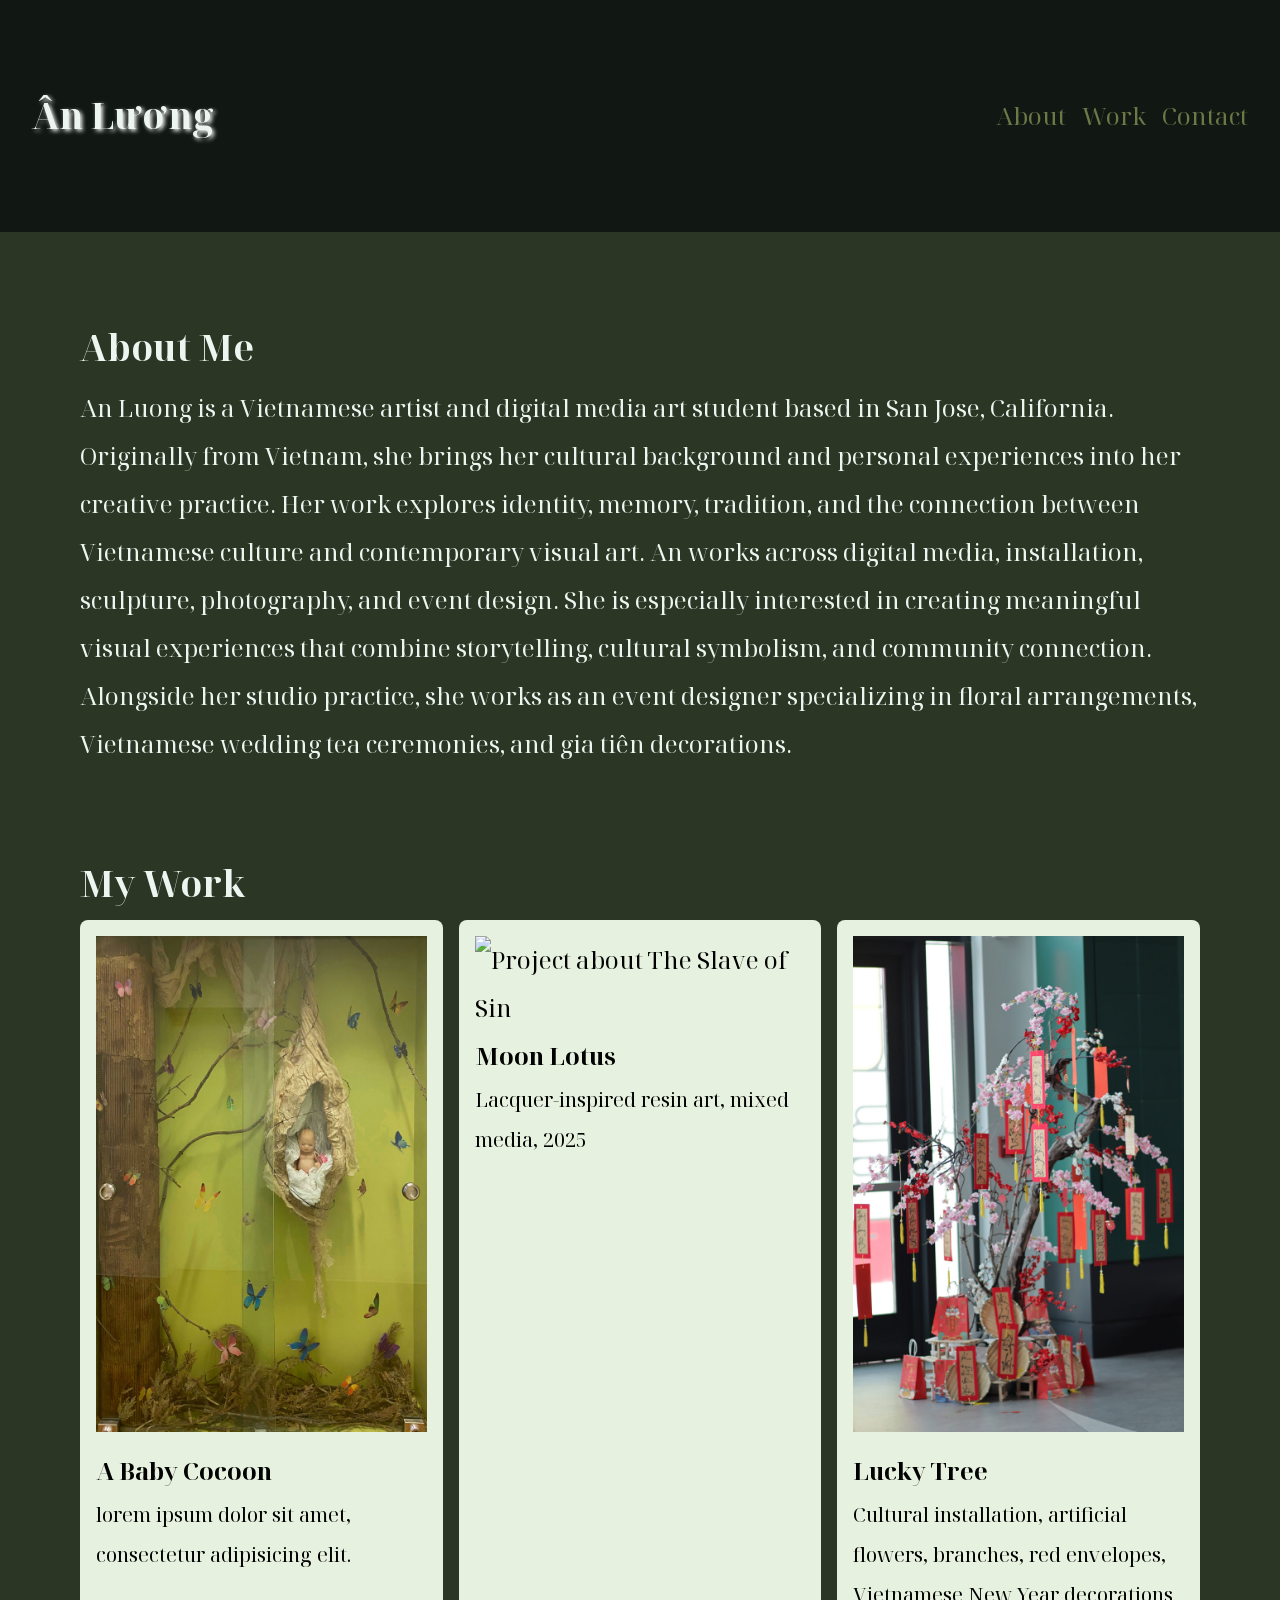
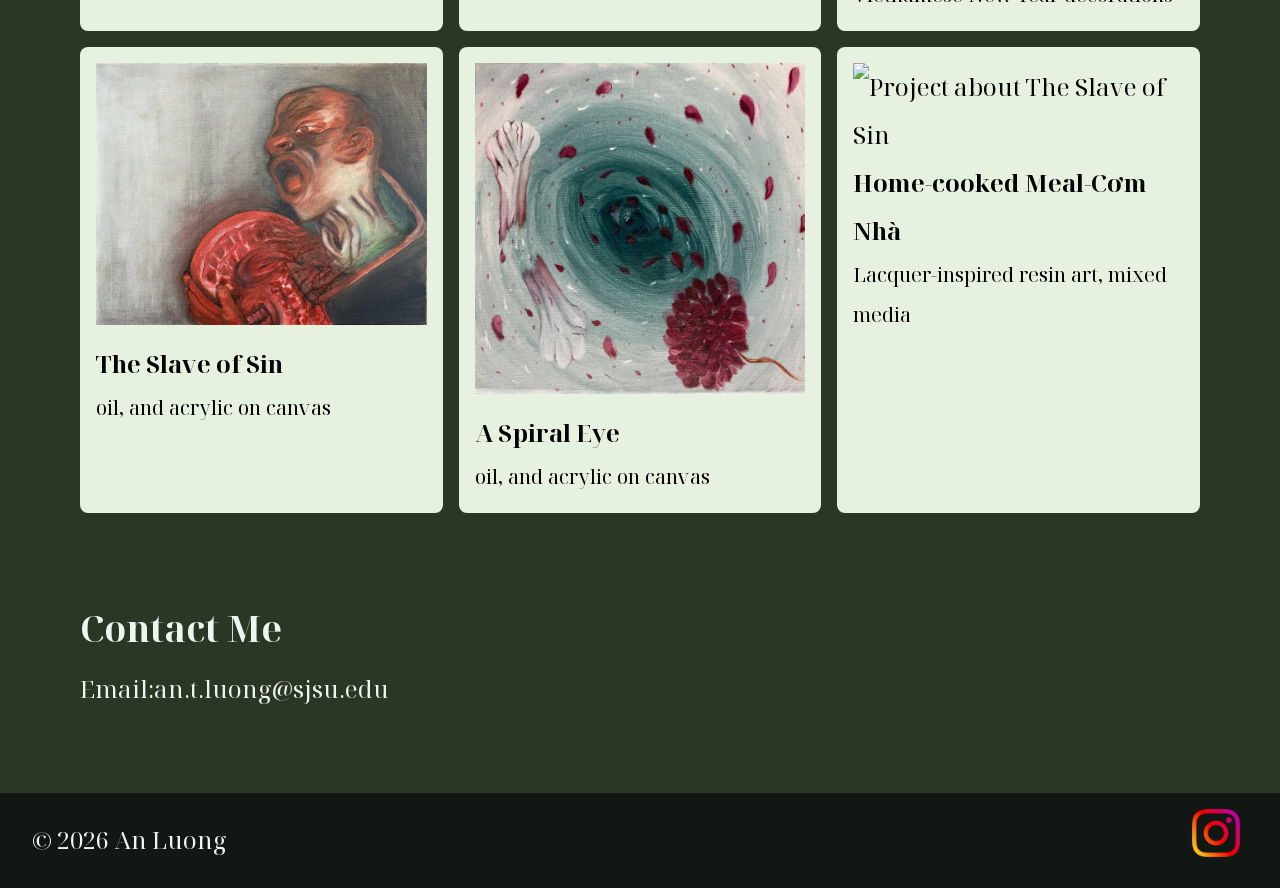
==== index.html @ af7c443e "index" ====
<!DOCTYPE html>
<html lang="en">

<head>
    <meta charset="UTF-8">
    <meta name="viewport" content="width=device-width, initial-scale=1.0">
    <title>An's Portfolio</title>
    <link rel="preconnect" href="https://fonts.googleapis.com">
    <link rel="preconnect" href="https://fonts.gstatic.com" crossorigin>
    <link
        href="https://fonts.googleapis.com/css2?family=Noto+Serif+Display:ital,wght@0,100..900;1,100..900&family=Pinyon+Script&display=swap"
        rel="stylesheet">
    <link rel="stylesheet" href="css/style.css">
</head>

<body>

    <header>
           
        <nav class="navbar">

            <div class="nav-brand">
                <h1>Ân Lương</h1>
            </div>

            <div class="nav">
                <button class="hambuger">☲</button>

                <ul class="nav-menu">
                    <li><a href="#about-section">About</a></li>
                    <li><a href="#portfolio-section">Work</a></li>
                    <li><a href="#contact-section">Contact</a></li>
                </ul>
            </div>  
        </nav>
     
    </header>

    <main>
        <section class="about-section" id="about-section">
            <div class="about-content">
                <h2> <span class="accent-1"></span>About Me</h2>
                <p>An Luong is a Vietnamese artist and digital media art student based in San Jose, California. Originally from Vietnam, she brings her cultural background and personal experiences into her creative practice. Her work explores identity, memory, tradition, and the connection between Vietnamese culture and contemporary visual art.

                An works across digital media, installation, sculpture, photography, and event design. She is especially interested in creating meaningful visual experiences that combine storytelling, cultural symbolism, and community connection. Alongside her studio practice, she works as an event designer specializing in floral arrangements, Vietnamese wedding tea ceremonies, and gia tiên decorations.</p>
            </div>
        </section>
        

        <section class="portfolio-section" id="portfolio-section">

            <div class="portfolio-content">


                <h2>My Work</h2>
            <div class="flex-container-grid">    

                
                <div class="portfolio-item flex-item-grid">

                    <img src="images/baby1.jpg" alt="Project about Cocoon">

                    <h3>A Baby Cocoon</h3>
                    <p> lorem ipsum dolor sit amet, consectetur adipisicing elit.</p>

                </div>

                <div class="portfolio-item flex-item-grid">

                    <img src="images/lotus.jpg" alt="Project about The Slave of Sin">

                    <h3>Moon Lotus</h3>
            
                    <p> Lacquer-inspired resin art, mixed media, 2025</p>

                </div> 

                

                <div class="portfolio-item flex-item-grid">
                    <img src="images/tree.jpg" alt="Project about My Design a Tree">
                    <h3>Lucky Tree</h3>
                    <p>Cultural installation, artificial flowers, branches, red envelopes, Vietnamese New Year decorations</p>

                </div>
                     
                <div class="portfolio-item flex-item-grid">

                    <img src="images/painting.jpg" alt="Project about The Slave of Sin">

                    <h3>The Slave of Sin</h3>
            
                    <p> oil, and acrylic on canvas</p>

                </div>

                <div class="portfolio-item flex-item-grid">
                    <img src="images/eye.jpg" alt="Project about My Painting">
                    <h3>A Spiral Eye</h3>
                    <p>oil, and acrylic on canvas </p>

                </div>

                <div class="portfolio-item flex-item-grid">

                    <img src="images/homemeal.jpg" alt="Project about The Slave of Sin">

                    <h3>Home-cooked Meal-Cơm Nhà</h3>
            
                    <p> Lacquer-inspired resin art, mixed media</p>

                </div>

                


                


        </section>


        <section class="contact-section" id="contact-section">
            <div class="contact-content">
                <h2>Contact Me</h2>
                <p>Email:an.t.luong@sjsu.edu</p>
            </div>
        </section>

    </main>
    <footer class="flex-container">
        <p>&copy; 2026 An Luong</p>
        <div class="social-links">
            <a href="https://www.instagram.com/ann.sisu/"><img src="images/icon-logo-instagram.png" alt=""></a>
            
        </div>
    </footer>
</body>

</html>
---- css/style.css ----
/* color palette 

.poiret-one-regular {
  font-family: "Poiret One", sans-serif;
  font-weight: 400;
  font-style: normal;
}*/


:root {
    --bg-color-1: #111813;
    --bg-color-2: #2c3625;
    --font: #ecf5ef;
    --accent-1: #6d7847;
    --accent-2: #a8ae7a;
    --accent-3: #e7f1df;
    --dark: #010201;
}







/* css resets */

/* Change box-sizing default to border-box */
*,
*::before,
*::after {
  box-sizing: border-box;
}




* {
    margin: 0;
    padding: 0;
}

img{
    max-width: 100%;
    height: auto;
}

/* respect user font size preferences  */

html {
    font-size: 100%;
}



/* General css */

body {
    background-color: var(--bg-color-2);
    color: var(--font);
    font-size: 1.5rem;
    line-height: 2;
    font-family: "Noto Serif Display", serif;
}

header {
    padding: 5rem 2rem;
    background-color: var(--bg-color-1);
}

header h1 { 
text-shadow: 1.5px 1.5px 4px white;
}

   nav a {text-decoration: none;
color: var(--accent-1);
/* margin: 0 1rem;
transition: all .5s ease; */
}

nav a:hover {
    color: var(--accent-2);
}
.navbar {
    display: flex;
    justify-content: space-between;
    align-items: center;
  
}

.hambuger {
    display: none;
    /* background-color: none;
    border: none; */
    /* color: var(--font); */
    font-size: 1rem;
}

.nav-menu{
    list-style: none;
    display:flex;
    gap: 1rem;

}

@media (max-width: 750px){
    .hambuger {
        display: block;
    }

    .nav-menu {
        display: none;
    }
    header {
    padding: 1.5rem 2rem;
}

}

main {margin: 0;}
@media (max-width: 1146px){

main {margin: 2rem;} }

@media (max-width: 750px) {main {margin: 1rem;} }

.about-content,
.portfolio-content,
.contact-content {
    max-width: 70rem;
    margin: 5rem auto;
}

.about-content, .portfolio-content h2, .contact-content h2 {margin: 2rem 2;}

.portfolio-item { padding: 1rem;
    background-color: var(--accent-3);
    color: var(--dark);
    border-radius: .5rem;

}

.portfolio-item p {
    font-size: 1.25rem;
}

.portfolio-item h3 {
    font-size: 1.5rem;
}

.portfolio-item {border-radius: .5rem; }

footer {
    padding: 1rem 2rem;
    background-color: var(--bg-color-1);
}

footer img{
    display: inline;
    max-width: 3rem;
    margin: 0 .5rem;
}

/* ~~~~~~~~~~~~~~~~~~~~~ flex styling ~~~~~~~~~~~~~~~~~~~~~~~~ */

.flex-container {
    display: flex;
    justify-content: space-between;
    align-items: center;
}

.flex-container-grid {
    display: flex;
    flex-wrap: wrap;
    gap: 1rem;
    justify-content: center;
    align-items: stretch;

}

.flex-item-grid {
    flex: 1 0 17rem;

}
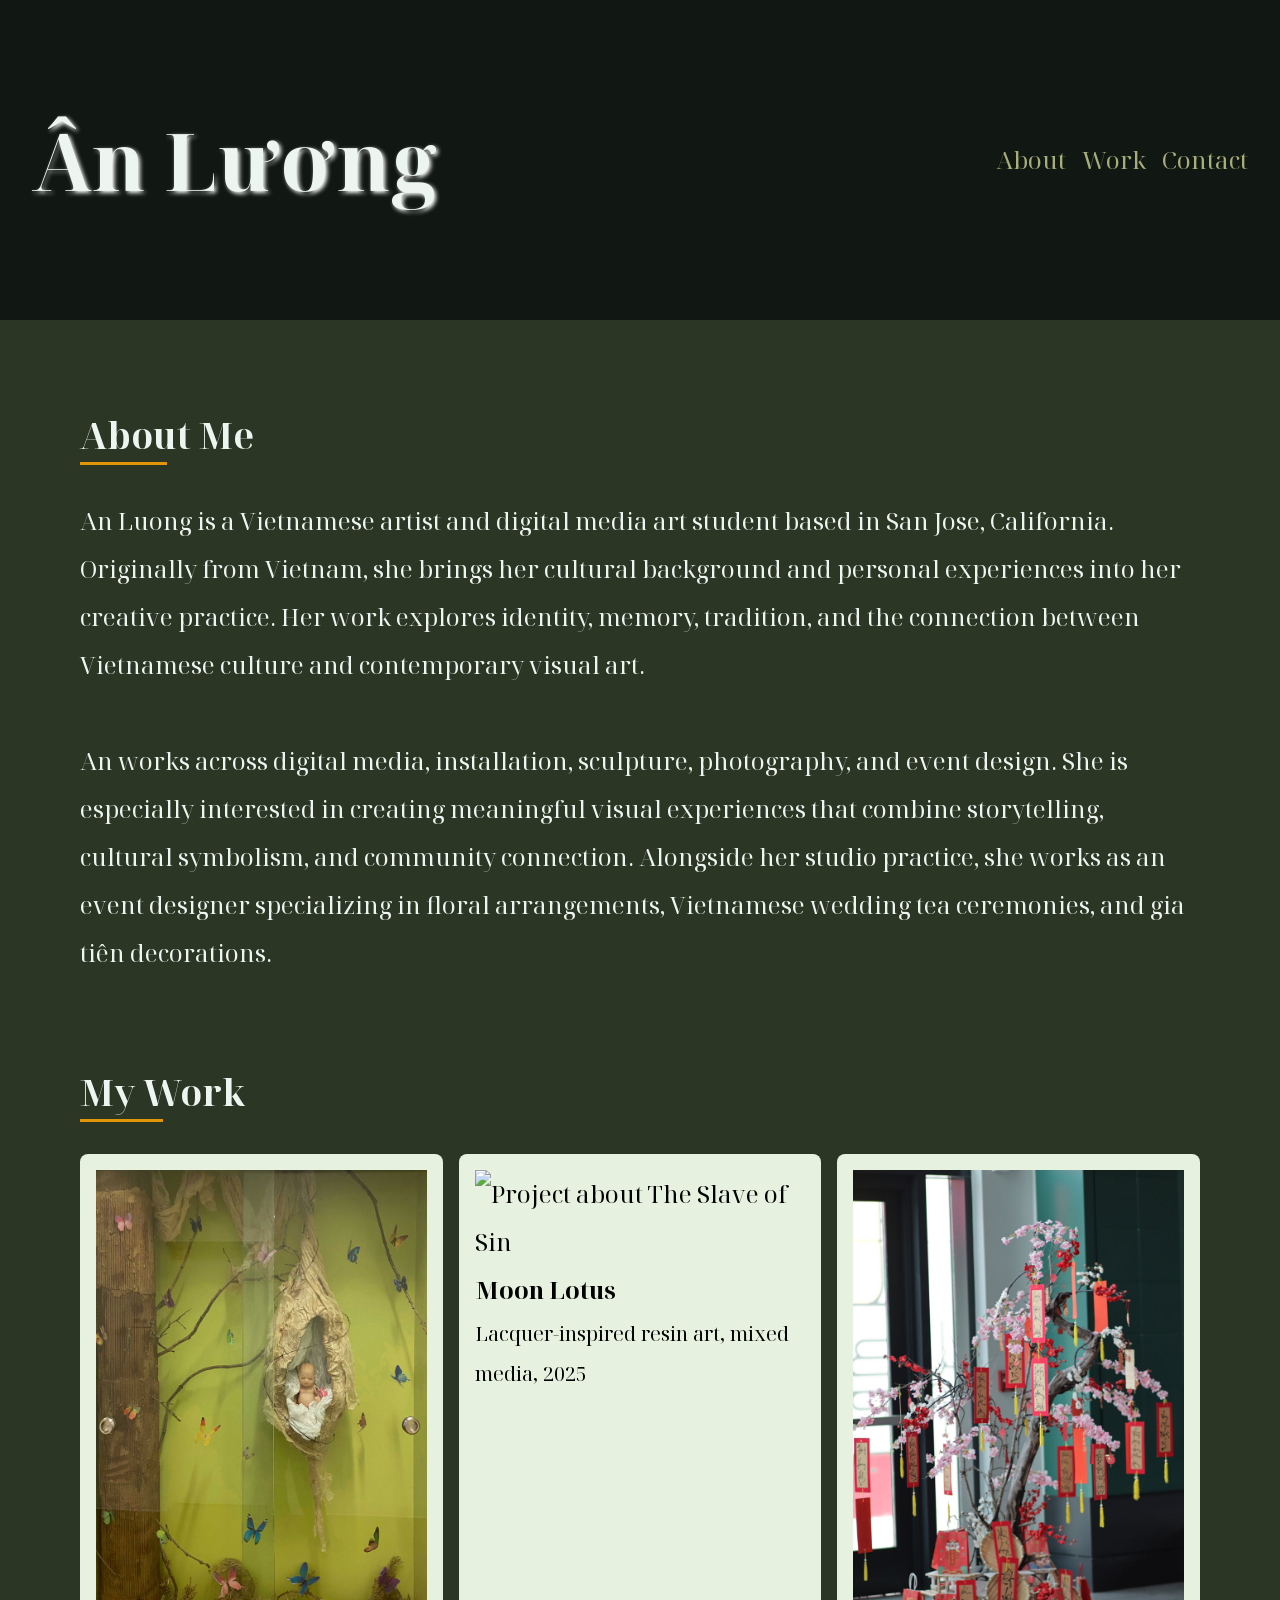
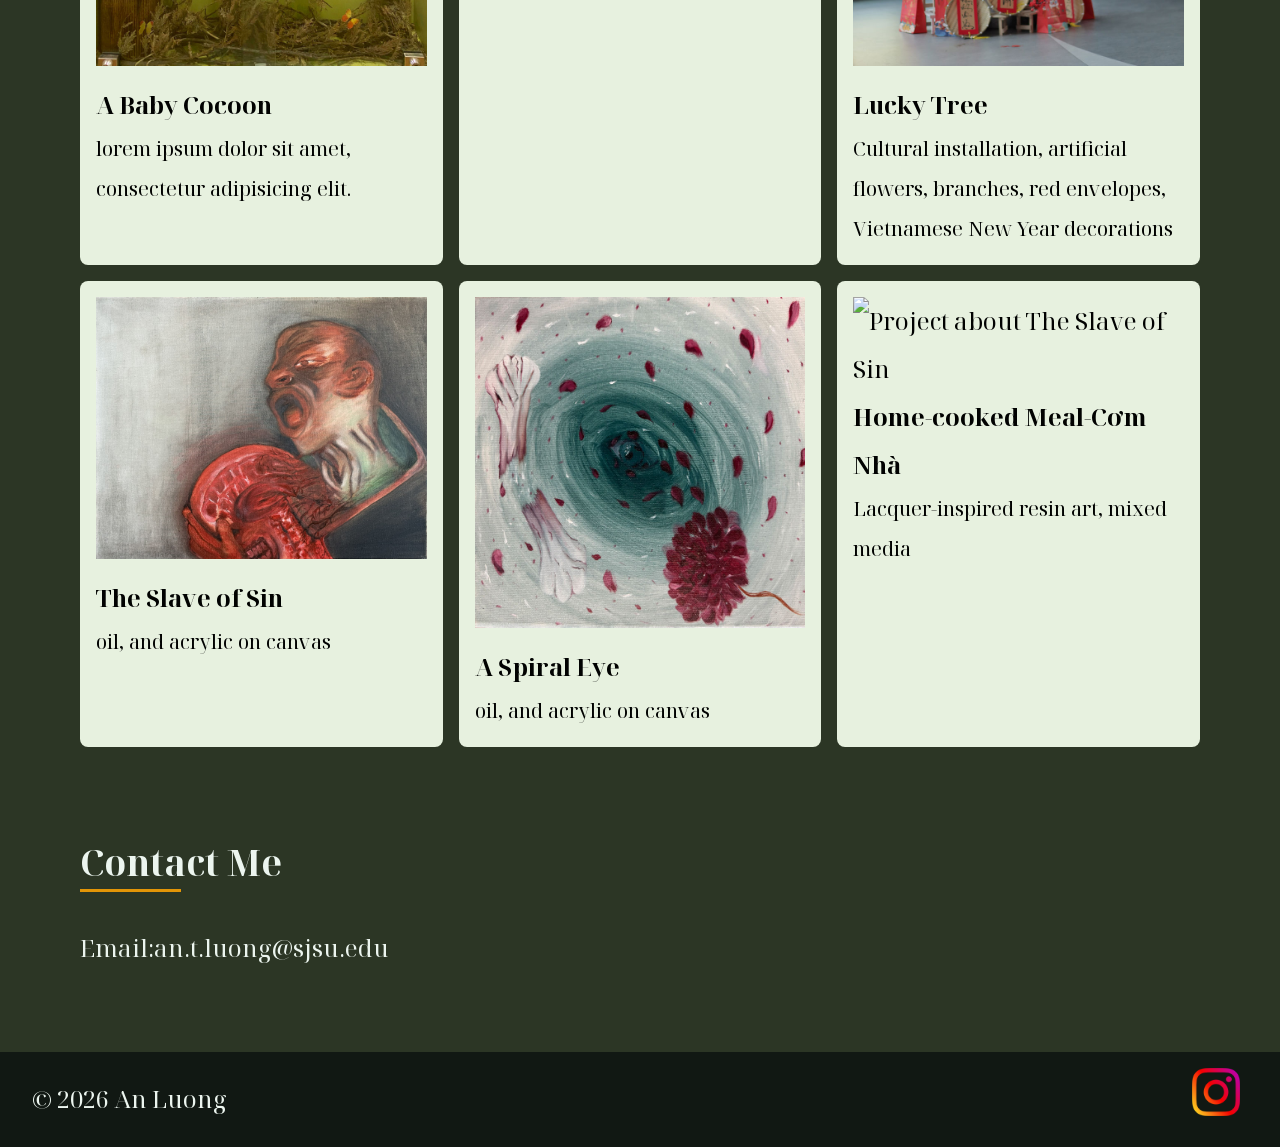
==== commit f1c4599e: "UPDATE" ====
--- a/index.html
+++ b/index.html
@@ -16,7 +16,7 @@
 <body>
 
     <header>
-           
+
         <nav class="navbar">
 
             <div class="nav-brand">
@@ -31,21 +31,29 @@
                     <li><a href="#portfolio-section">Work</a></li>
                     <li><a href="#contact-section">Contact</a></li>
                 </ul>
-            </div>  
+            </div>
         </nav>
-     
+
     </header>
 
     <main>
         <section class="about-section" id="about-section">
             <div class="about-content">
                 <h2> <span class="accent-1"></span>About Me</h2>
-                <p>An Luong is a Vietnamese artist and digital media art student based in San Jose, California. Originally from Vietnam, she brings her cultural background and personal experiences into her creative practice. Her work explores identity, memory, tradition, and the connection between Vietnamese culture and contemporary visual art.
 
-                An works across digital media, installation, sculpture, photography, and event design. She is especially interested in creating meaningful visual experiences that combine storytelling, cultural symbolism, and community connection. Alongside her studio practice, she works as an event designer specializing in floral arrangements, Vietnamese wedding tea ceremonies, and gia tiên decorations.</p>
+                <p>An Luong is a Vietnamese artist and digital media art student based in San Jose, California.
+                    Originally from Vietnam, she brings her cultural background and personal experiences into her
+                    creative practice. Her work explores identity, memory, tradition, and the connection between
+                    Vietnamese culture and contemporary visual art.
+                    <br> <br>
+                    An works across digital media, installation, sculpture, photography, and event design. She is
+                    especially interested in creating meaningful visual experiences that combine storytelling, cultural
+                    symbolism, and community connection. Alongside her studio practice, she works as an event designer
+                    specializing in floral arrangements, Vietnamese wedding tea ceremonies, and gia tiên decorations.
+                </p>
             </div>
         </section>
-        
+
 
         <section class="portfolio-section" id="portfolio-section">
 
@@ -53,68 +61,71 @@
 
 
                 <h2>My Work</h2>
-            <div class="flex-container-grid">    
-
-                
-                <div class="portfolio-item flex-item-grid">
-
-                    <img src="images/baby1.jpg" alt="Project about Cocoon">
-
-                    <h3>A Baby Cocoon</h3>
-                    <p> lorem ipsum dolor sit amet, consectetur adipisicing elit.</p>
-
-                </div>
-
-                <div class="portfolio-item flex-item-grid">
-
-                    <img src="images/lotus.jpg" alt="Project about The Slave of Sin">
-
-                    <h3>Moon Lotus</h3>
-            
-                    <p> Lacquer-inspired resin art, mixed media, 2025</p>
-
-                </div> 
-
-                
-
-                <div class="portfolio-item flex-item-grid">
-                    <img src="images/tree.jpg" alt="Project about My Design a Tree">
-                    <h3>Lucky Tree</h3>
-                    <p>Cultural installation, artificial flowers, branches, red envelopes, Vietnamese New Year decorations</p>
-
-                </div>
-                     
-                <div class="portfolio-item flex-item-grid">
-
-                    <img src="images/painting.jpg" alt="Project about The Slave of Sin">
-
-                    <h3>The Slave of Sin</h3>
-            
-                    <p> oil, and acrylic on canvas</p>
-
-                </div>
-
-                <div class="portfolio-item flex-item-grid">
-                    <img src="images/eye.jpg" alt="Project about My Painting">
-                    <h3>A Spiral Eye</h3>
-                    <p>oil, and acrylic on canvas </p>
-
-                </div>
-
-                <div class="portfolio-item flex-item-grid">
-
-                    <img src="images/homemeal.jpg" alt="Project about The Slave of Sin">
-
-                    <h3>Home-cooked Meal-Cơm Nhà</h3>
-            
-                    <p> Lacquer-inspired resin art, mixed media</p>
-
-                </div>
-
-                
+                <div class="flex-container-grid">
 
 
-                
+                    <div class="portfolio-item flex-item-grid">
+
+                        <img src="images/baby1.jpg" alt="Project about Cocoon">
+
+                        <h3>A Baby Cocoon</h3>
+                        <p> lorem ipsum dolor sit amet, consectetur adipisicing elit.</p>
+
+                    </div>
+
+                    <div class="portfolio-item flex-item-grid">
+
+                        <img src="images/lotus.jpg" alt="Project about The Slave of Sin">
+
+                        <h3>Moon Lotus</h3>
+
+                        <p> Lacquer-inspired resin art, mixed media, 2025</p>
+
+                    </div>
+
+
+
+                    <div class="portfolio-item flex-item-grid">
+                        <img src="images/tree.jpg" alt="Project about My Design a Tree">
+                        <h3>Lucky Tree</h3>
+                        <p>Cultural installation, artificial flowers, branches, red envelopes, Vietnamese New Year
+                            decorations</p>
+
+                    </div>
+
+                    <div class="portfolio-item flex-item-grid">
+
+                        <img src="images/painting.jpg" alt="Project about The Slave of Sin">
+
+                        <h3>The Slave of Sin</h3>
+
+                        <p> oil, and acrylic on canvas</p>
+
+                    </div>
+
+                    <div class="portfolio-item flex-item-grid">
+                        <img src="images/eye.jpg" alt="Project about My Painting">
+                        <h3>A Spiral Eye</h3>
+                        <p>oil, and acrylic on canvas </p>
+
+                    </div>
+
+                    <div class="portfolio-item flex-item-grid">
+
+                        <img src="images/homemeal.jpg" alt="Project about The Slave of Sin">
+
+                        <h3>Home-cooked Meal-Cơm Nhà</h3>
+
+                        <p> Lacquer-inspired resin art, mixed media</p>
+
+                    </div>
+                </div>
+            </div>
+
+
+
+
+
 
 
         </section>
@@ -132,7 +143,7 @@
         <p>&copy; 2026 An Luong</p>
         <div class="social-links">
             <a href="https://www.instagram.com/ann.sisu/"><img src="images/icon-logo-instagram.png" alt=""></a>
-            
+
         </div>
     </footer>
 </body>
--- a/css/style.css
+++ b/css/style.css
@@ -14,6 +14,7 @@
     --accent-1: #6d7847;
     --accent-2: #a8ae7a;
     --accent-3: #e7f1df;
+    --underline: rgb(226, 149, 7);
     --dark: #010201;
 }
 
@@ -68,18 +69,18 @@
     background-color: var(--bg-color-1);
 }
 
-header h1 { 
+header h1 { font-size: 5rem;
 text-shadow: 1.5px 1.5px 4px white;
 }
 
    nav a {text-decoration: none;
-color: var(--accent-1);
+color: var(--accent-2);
 /* margin: 0 1rem;
 transition: all .5s ease; */
 }
 
 nav a:hover {
-    color: var(--accent-2);
+    color: var(--underline);
 }
 .navbar {
     display: flex;
@@ -131,7 +132,20 @@
     margin: 5rem auto;
 }
 
-.about-content, .portfolio-content h2, .contact-content h2 {margin: 2rem 2;}
+.about-content h2, .portfolio-content h2, .contact-content h2 {
+    margin: 2rem 0;
+    position: relative;
+    width: fit-content;
+}
+.about-content h2::after, .portfolio-content h2::after, .contact-content h2::after {
+   content: "";
+    display: block;
+    width: 50%;
+    height: 3px;
+    background-color: var(--underline);
+    margin-top: -10px;
+}
+
 
 .portfolio-item { padding: 1rem;
     background-color: var(--accent-3);
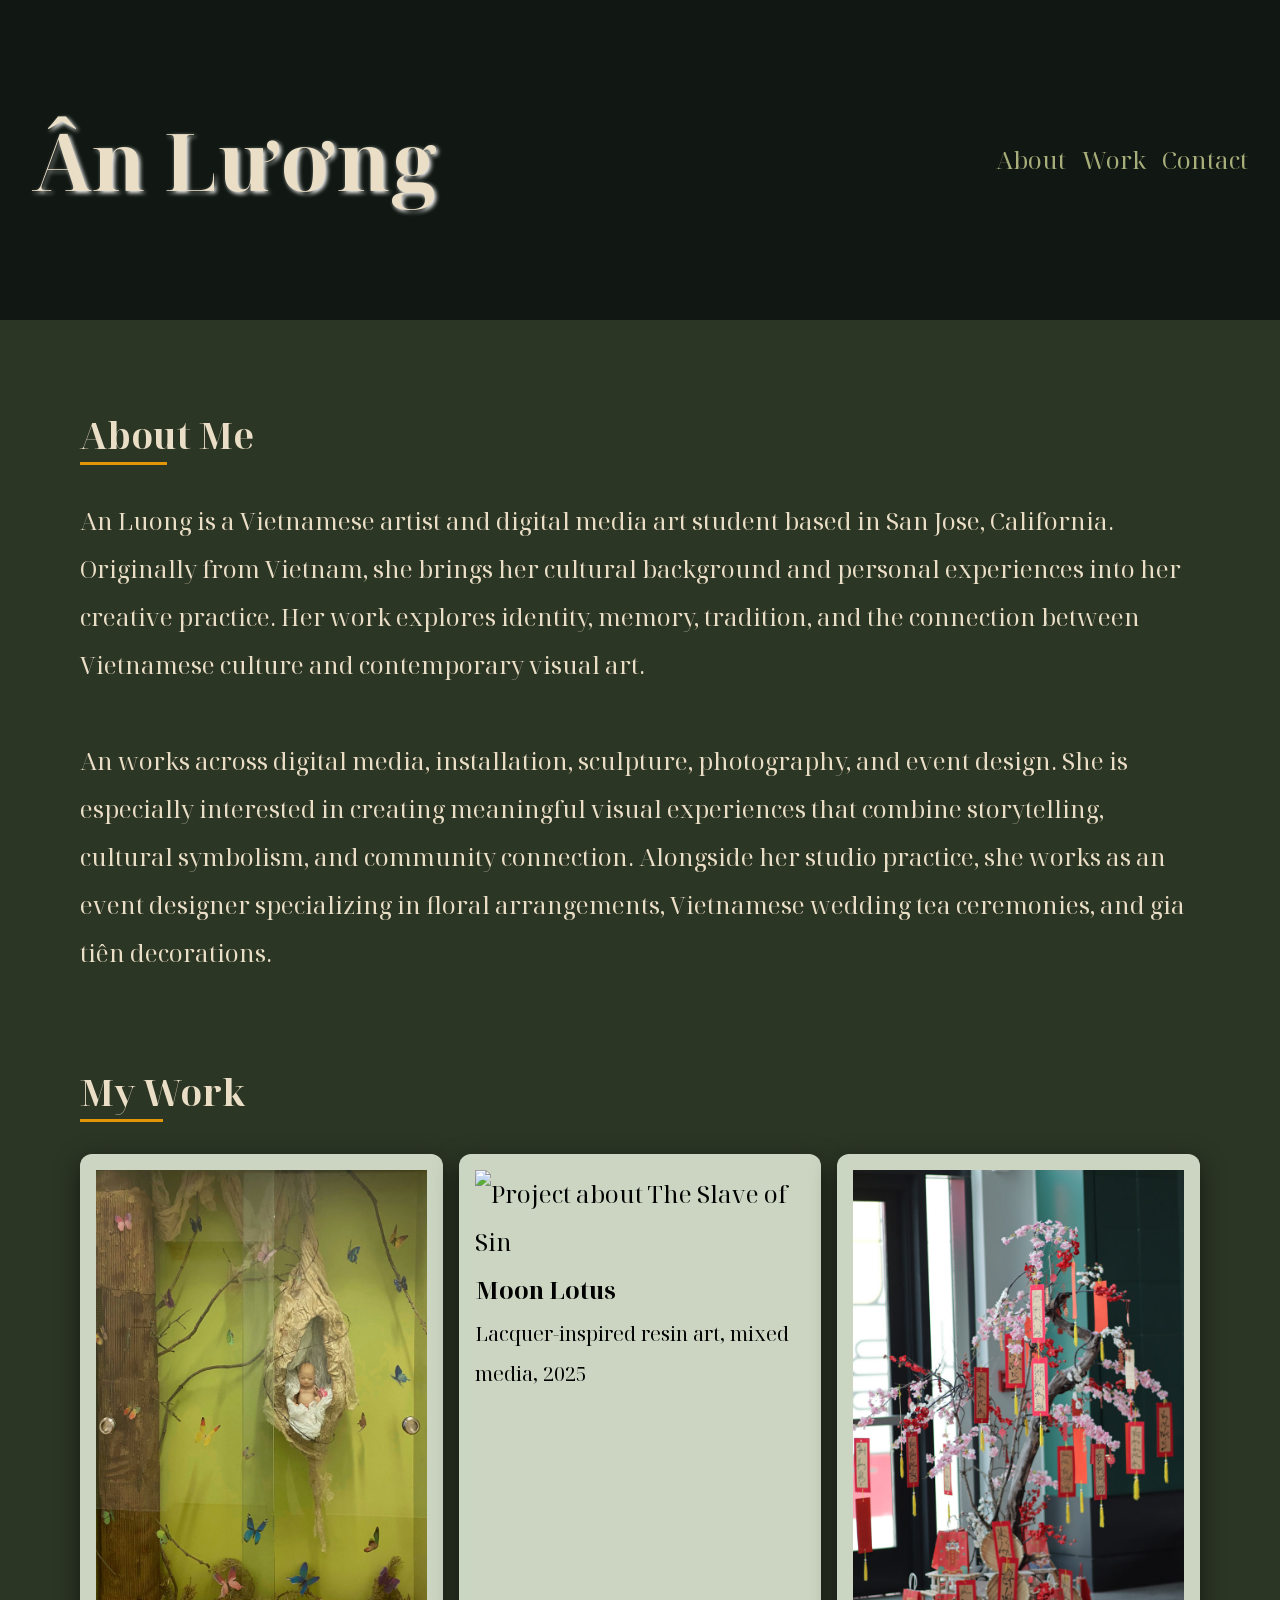
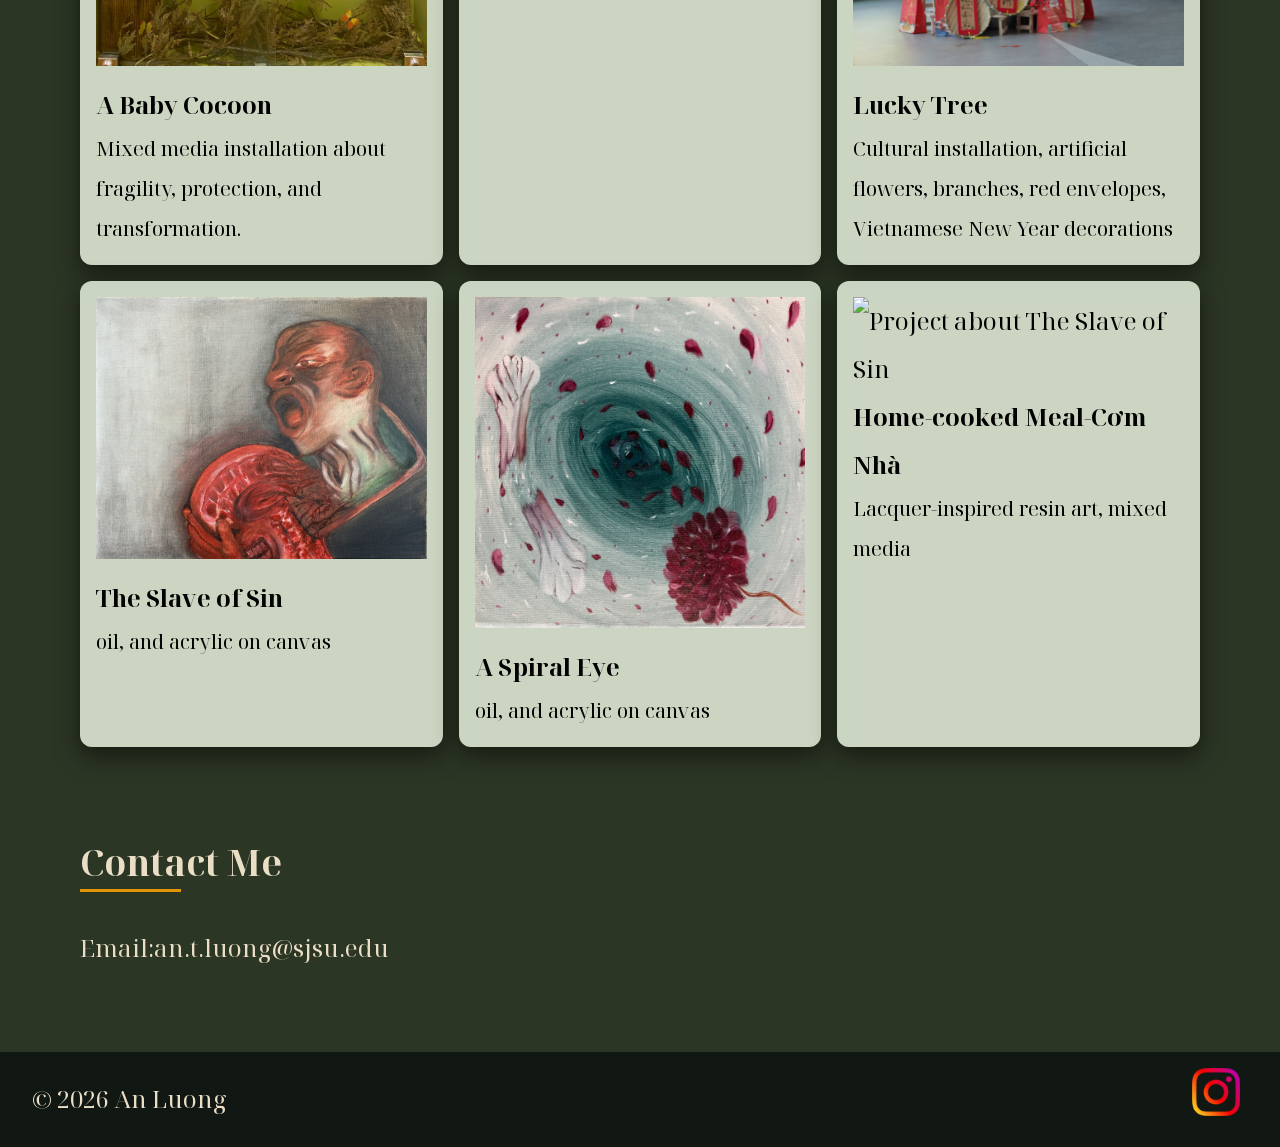
==== commit 51ba3ad3: "update" ====
--- a/index.html
+++ b/index.html
@@ -64,16 +64,16 @@
                 <div class="flex-container-grid">
 
 
-                    <div class="portfolio-item flex-item-grid">
+                    <div class="portfolio-item flex-item-grid" tabindex="0">
 
                         <img src="images/baby1.jpg" alt="Project about Cocoon">
 
                         <h3>A Baby Cocoon</h3>
-                        <p> lorem ipsum dolor sit amet, consectetur adipisicing elit.</p>
+                        <p> Mixed media installation about fragility, protection, and transformation.</p>
 
                     </div>
 
-                    <div class="portfolio-item flex-item-grid">
+                    <div class="portfolio-item flex-item-grid" tabindex="0">
 
                         <img src="images/lotus.jpg" alt="Project about The Slave of Sin">
 
@@ -85,15 +85,15 @@
 
 
 
-                    <div class="portfolio-item flex-item-grid">
-                        <img src="images/tree.jpg" alt="Project about My Design a Tree">
+                    <div class="portfolio-item flex-item-grid" tabindex="0">
+                        <img src="images/tree.jpg" alt="Project about My Design a Tree"  >
                         <h3>Lucky Tree</h3>
                         <p>Cultural installation, artificial flowers, branches, red envelopes, Vietnamese New Year
                             decorations</p>
 
                     </div>
 
-                    <div class="portfolio-item flex-item-grid">
+                    <div class="portfolio-item flex-item-grid" tabindex="0">
 
                         <img src="images/painting.jpg" alt="Project about The Slave of Sin">
 
@@ -103,14 +103,14 @@
 
                     </div>
 
-                    <div class="portfolio-item flex-item-grid">
+                    <div class="portfolio-item flex-item-grid" tabindex="0">
                         <img src="images/eye.jpg" alt="Project about My Painting">
                         <h3>A Spiral Eye</h3>
                         <p>oil, and acrylic on canvas </p>
 
                     </div>
 
-                    <div class="portfolio-item flex-item-grid">
+                    <div class="portfolio-item flex-item-grid" tabindex="0">
 
                         <img src="images/homemeal.jpg" alt="Project about The Slave of Sin">
 
--- a/css/style.css
+++ b/css/style.css
@@ -10,10 +10,10 @@
 :root {
     --bg-color-1: #111813;
     --bg-color-2: #2c3625;
-    --font: #ecf5ef;
+    --font: rgb(235, 222, 198);
     --accent-1: #6d7847;
     --accent-2: #a8ae7a;
-    --accent-3: #e7f1df;
+    --accent-3: rgba(231, 241, 223, 0.85);
     --underline: rgb(226, 149, 7);
     --dark: #010201;
 }
@@ -30,7 +30,7 @@
 *,
 *::before,
 *::after {
-  box-sizing: border-box;
+    box-sizing: border-box;
 }
 
 
@@ -41,7 +41,7 @@
     padding: 0;
 }
 
-img{
+img {
     max-width: 100%;
     height: auto;
 }
@@ -69,24 +69,27 @@
     background-color: var(--bg-color-1);
 }
 
-header h1 { font-size: 5rem;
-text-shadow: 1.5px 1.5px 4px white;
-}
-
-   nav a {text-decoration: none;
-color: var(--accent-2);
-/* margin: 0 1rem;
+header h1 {
+    font-size: 5rem;
+    text-shadow: 1.5px 1.5px 4px white;
+}
+
+nav a {
+    text-decoration: none;
+    color: var(--accent-2);
+    /* margin: 0 1rem;
 transition: all .5s ease; */
 }
 
 nav a:hover {
     color: var(--underline);
 }
+
 .navbar {
     display: flex;
     justify-content: space-between;
     align-items: center;
-  
+
 }
 
 .hambuger {
@@ -97,14 +100,14 @@
     font-size: 1rem;
 }
 
-.nav-menu{
+.nav-menu {
     list-style: none;
-    display:flex;
+    display: flex;
     gap: 1rem;
 
 }
 
-@media (max-width: 750px){
+@media (max-width: 750px) {
     .hambuger {
         display: block;
     }
@@ -112,18 +115,72 @@
     .nav-menu {
         display: none;
     }
+
     header {
-    padding: 1.5rem 2rem;
-}
-
-}
-
-main {margin: 0;}
-@media (max-width: 1146px){
-
-main {margin: 2rem;} }
-
-@media (max-width: 750px) {main {margin: 1rem;} }
+        padding: 1.5rem 2rem;
+    }
+
+      .portfolio-item:focus {
+        position: fixed;
+        top: 50%;
+        left: 50%;
+
+        transform: translate(-50%, -50%);
+
+        width: 90vw;
+        max-width: 400px;
+        max-height: 85dvh;
+
+        padding: 1rem;
+        margin: 0;
+
+        overflow-x: hidden;
+        overflow-y: auto;
+
+        box-sizing: border-box;
+        z-index: 1000;
+    }
+
+    .portfolio-item:focus img {
+        display: block;
+        width: 100%;
+        max-height: 45dvh;
+        object-fit: contain;
+    }
+
+    .portfolio-item:focus h3 {
+        font-size: 1.4rem;
+        line-height: 1.3;
+        margin-top: 1rem;
+    }
+
+    .portfolio-item:focus p {
+        font-size: 1rem;
+        line-height: 1.6;
+        margin-top: 0.5rem;
+    }
+}
+
+
+main {
+    margin: 0;
+}
+
+@media (max-width: 1146px) {
+
+    main {
+        margin: 2rem;
+    }
+}
+
+@media (max-width: 750px) {
+    main {
+        margin: 1rem;
+    }
+}
+
+
+/* AFTER HEADER SECTION */
 
 .about-content,
 .portfolio-content,
@@ -132,13 +189,18 @@
     margin: 5rem auto;
 }
 
-.about-content h2, .portfolio-content h2, .contact-content h2 {
+.about-content h2,
+.portfolio-content h2,
+.contact-content h2 {
     margin: 2rem 0;
     position: relative;
     width: fit-content;
 }
-.about-content h2::after, .portfolio-content h2::after, .contact-content h2::after {
-   content: "";
+
+.about-content h2::after,
+.portfolio-content h2::after,
+.contact-content h2::after {
+    content: "";
     display: block;
     width: 50%;
     height: 3px;
@@ -147,11 +209,52 @@
 }
 
 
-.portfolio-item { padding: 1rem;
+/* PORTFOLO SECTION */
+
+.portfolio-item {
+    padding: 1rem;
     background-color: var(--accent-3);
     color: var(--dark);
-    border-radius: .5rem;
-
+    border-radius: 12px;
+    box-shadow: 0 8px 24px rgba(0, 0, 0, 0.55);
+    cursor: pointer;
+    transition: all 0.5s ease;
+
+
+}
+
+.portfolio-item:hover {
+    background-color: rgba(231, 241, 223, 0.95);
+    transform: scale(1.05);
+    box-shadow: 0 15px 35px var(--dark);
+    z-index: 2;
+}
+
+.portfolio-item:focus {
+    position: fixed;
+    top: 50%;
+    left: 50%;
+    transform: translate(-50%, -50%) scale(1.5);
+     z-index: 1000;
+    width: min(80vw, 500px);
+    max-height: 90vh;
+    overflow-y: auto;
+    box-shadow: 0 20px 50px rgba(0, 0, 0, 0.5);
+}
+
+body:has(.portfolio-item:focus)::before {
+    content: "";
+    position: fixed;
+    inset: 0;
+    width: 100vw;
+    height: 100vh;
+
+    backdrop-filter: blur(15px);
+    -webkit-backdrop-filter: blur(15px);
+
+    background-color: rgba(0, 0, 0, 0.3);
+    z-index: 999;
+    pointer-events: none;
 }
 
 .portfolio-item p {
@@ -162,14 +265,17 @@
     font-size: 1.5rem;
 }
 
-.portfolio-item {border-radius: .5rem; }
+
+
+
+/* FOOTER SECTION */
 
 footer {
     padding: 1rem 2rem;
     background-color: var(--bg-color-1);
 }
 
-footer img{
+footer img {
     display: inline;
     max-width: 3rem;
     margin: 0 .5rem;
@@ -195,4 +301,4 @@
 .flex-item-grid {
     flex: 1 0 17rem;
 
-}
+}
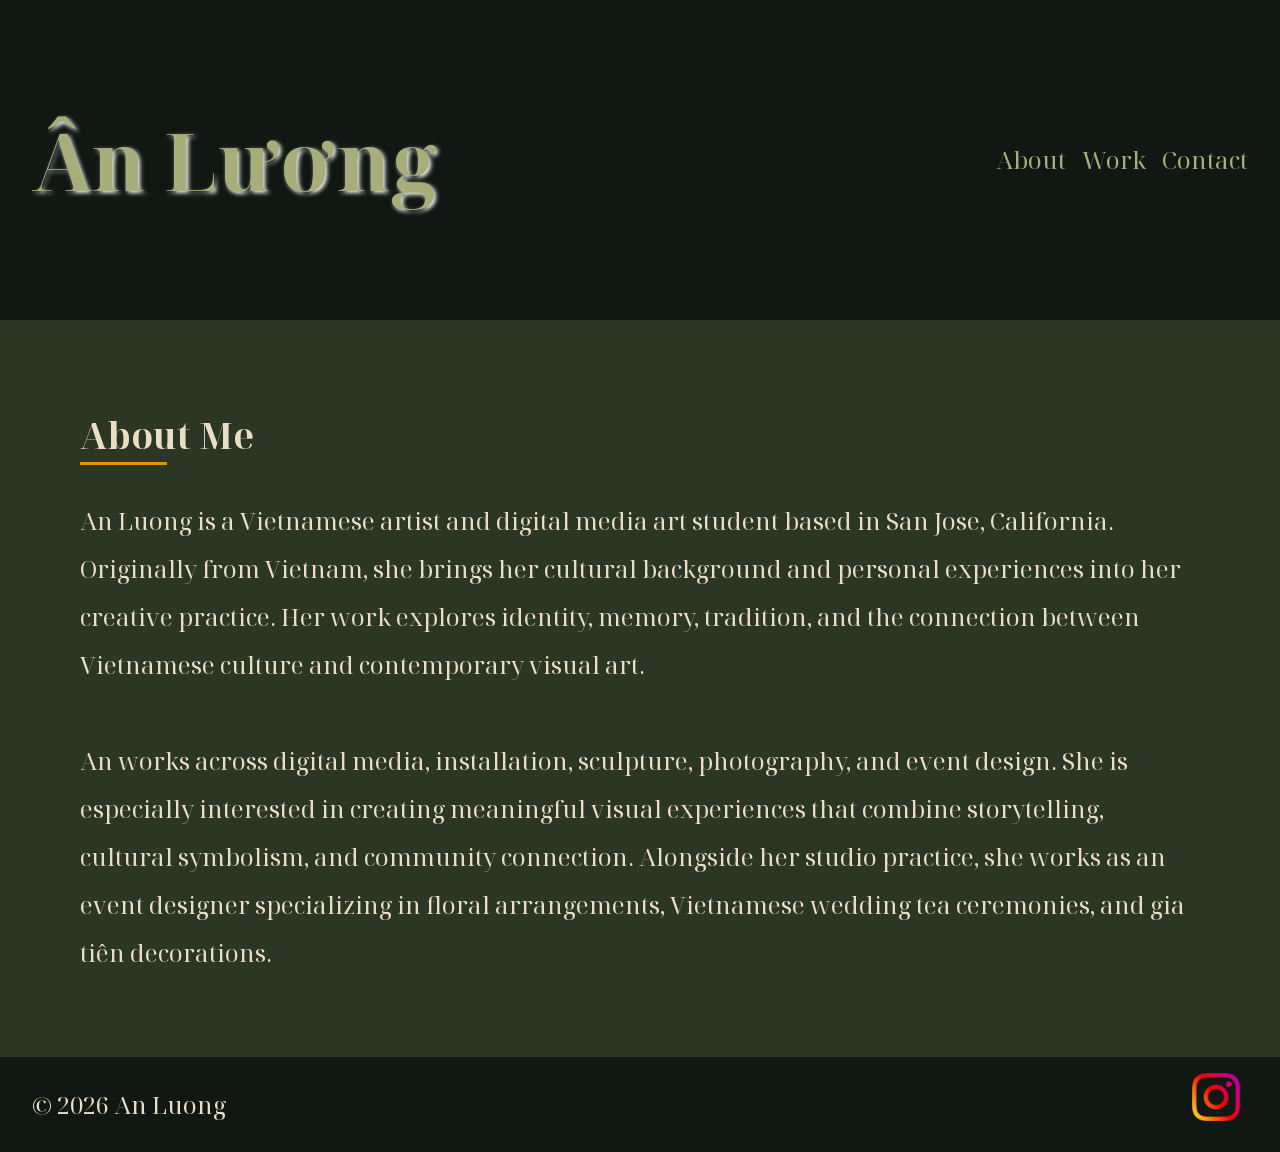
==== commit 1023f98e: "update" ====
--- a/index.html
+++ b/index.html
@@ -20,16 +20,18 @@
         <nav class="navbar">
 
             <div class="nav-brand">
-                <h1>Ân Lương</h1>
+              <a href="index.html">
+                    <h1>Ân Lương</h1>
+                </a>
             </div>
 
             <div class="nav">
                 <button class="hambuger">☲</button>
 
                 <ul class="nav-menu">
-                    <li><a href="#about-section">About</a></li>
-                    <li><a href="#portfolio-section">Work</a></li>
-                    <li><a href="#contact-section">Contact</a></li>
+                    <li><a href="index.html">About</a></li>
+                    <li><a href="mywork.html">Work</a></li>
+                    <li><a href="contact.html">Contact</a></li>
                 </ul>
             </div>
         </nav>
@@ -55,88 +57,6 @@
         </section>
 
 
-        <section class="portfolio-section" id="portfolio-section">
-
-            <div class="portfolio-content">
-
-
-                <h2>My Work</h2>
-                <div class="flex-container-grid">
-
-
-                    <div class="portfolio-item flex-item-grid" tabindex="0">
-
-                        <img src="images/baby1.jpg" alt="Project about Cocoon">
-
-                        <h3>A Baby Cocoon</h3>
-                        <p> Mixed media installation about fragility, protection, and transformation.</p>
-
-                    </div>
-
-                    <div class="portfolio-item flex-item-grid" tabindex="0">
-
-                        <img src="images/lotus.jpg" alt="Project about The Slave of Sin">
-
-                        <h3>Moon Lotus</h3>
-
-                        <p> Lacquer-inspired resin art, mixed media, 2025</p>
-
-                    </div>
-
-
-
-                    <div class="portfolio-item flex-item-grid" tabindex="0">
-                        <img src="images/tree.jpg" alt="Project about My Design a Tree"  >
-                        <h3>Lucky Tree</h3>
-                        <p>Cultural installation, artificial flowers, branches, red envelopes, Vietnamese New Year
-                            decorations</p>
-
-                    </div>
-
-                    <div class="portfolio-item flex-item-grid" tabindex="0">
-
-                        <img src="images/painting.jpg" alt="Project about The Slave of Sin">
-
-                        <h3>The Slave of Sin</h3>
-
-                        <p> oil, and acrylic on canvas</p>
-
-                    </div>
-
-                    <div class="portfolio-item flex-item-grid" tabindex="0">
-                        <img src="images/eye.jpg" alt="Project about My Painting">
-                        <h3>A Spiral Eye</h3>
-                        <p>oil, and acrylic on canvas </p>
-
-                    </div>
-
-                    <div class="portfolio-item flex-item-grid" tabindex="0">
-
-                        <img src="images/homemeal.jpg" alt="Project about The Slave of Sin">
-
-                        <h3>Home-cooked Meal-Cơm Nhà</h3>
-
-                        <p> Lacquer-inspired resin art, mixed media</p>
-
-                    </div>
-                </div>
-            </div>
-
-
-
-
-
-
-
-        </section>
-
-
-        <section class="contact-section" id="contact-section">
-            <div class="contact-content">
-                <h2>Contact Me</h2>
-                <p>Email:an.t.luong@sjsu.edu</p>
-            </div>
-        </section>
 
     </main>
     <footer class="flex-container">
--- a/css/style.css
+++ b/css/style.css
@@ -62,6 +62,10 @@
     font-size: 1.5rem;
     line-height: 2;
     font-family: "Noto Serif Display", serif;
+
+    min-height: 100vh;
+    display: flex;
+    flex-direction: column;
 }
 
 header {
@@ -120,50 +124,13 @@
         padding: 1.5rem 2rem;
     }
 
-      .portfolio-item:focus {
-        position: fixed;
-        top: 50%;
-        left: 50%;
-
-        transform: translate(-50%, -50%);
-
-        width: 90vw;
-        max-width: 400px;
-        max-height: 85dvh;
-
-        padding: 1rem;
-        margin: 0;
-
-        overflow-x: hidden;
-        overflow-y: auto;
-
-        box-sizing: border-box;
-        z-index: 1000;
-    }
-
-    .portfolio-item:focus img {
-        display: block;
-        width: 100%;
-        max-height: 45dvh;
-        object-fit: contain;
-    }
-
-    .portfolio-item:focus h3 {
-        font-size: 1.4rem;
-        line-height: 1.3;
-        margin-top: 1rem;
-    }
-
-    .portfolio-item:focus p {
-        font-size: 1rem;
-        line-height: 1.6;
-        margin-top: 0.5rem;
-    }
+      
 }
 
 
 main {
     margin: 0;
+    flex: 1;
 }
 
 @media (max-width: 1146px) {
@@ -230,32 +197,7 @@
     z-index: 2;
 }
 
-.portfolio-item:focus {
-    position: fixed;
-    top: 50%;
-    left: 50%;
-    transform: translate(-50%, -50%) scale(1.5);
-     z-index: 1000;
-    width: min(80vw, 500px);
-    max-height: 90vh;
-    overflow-y: auto;
-    box-shadow: 0 20px 50px rgba(0, 0, 0, 0.5);
-}
-
-body:has(.portfolio-item:focus)::before {
-    content: "";
-    position: fixed;
-    inset: 0;
-    width: 100vw;
-    height: 100vh;
-
-    backdrop-filter: blur(15px);
-    -webkit-backdrop-filter: blur(15px);
-
-    background-color: rgba(0, 0, 0, 0.3);
-    z-index: 999;
-    pointer-events: none;
-}
+
 
 .portfolio-item p {
     font-size: 1.25rem;
@@ -301,4 +243,58 @@
 .flex-item-grid {
     flex: 1 0 17rem;
 
+}
+
+
+/* Artwork-section for portfolio pages */
+.artwork-section {
+    max-width: 70rem;
+    width: 90%;
+    margin: 5rem auto;
+
+    display: flex;
+    flex-direction: column;
+    align-items: center;
+    gap: 2rem;
+}
+
+.artwork-section h2 {
+    font-size: clamp(2rem, 4vw, 3rem);
+    text-align: center;
+    line-height: 1.3;
+}
+.artwork-image {
+    display: flex;
+    justify-content: center;
+    width: 100%;
+}
+
+.artwork-image img {
+    display: block;
+    max-width: 100%;
+    max-height: 75vh;
+    width: auto;
+    height: auto;
+    object-fit: contain;
+    border-radius: 8px;
+    box-shadow: 0 15px 35px rgba(0, 0, 0, 0.85);
+}
+
+.artwork-description {
+    max-width: 80%;
+    text-align: justify;
+    font-size: 1.5rem;
+    line-height: 1.8;
+}
+
+.artwork-title-link {
+    display: inline-block;
+    text-decoration: none;
+    color: var(--font);
+    transition: all 0.5s ease;
+}
+
+.artwork-title-link:hover {
+    color: var(--underline);
+    transform: scale(1.05);
 }
